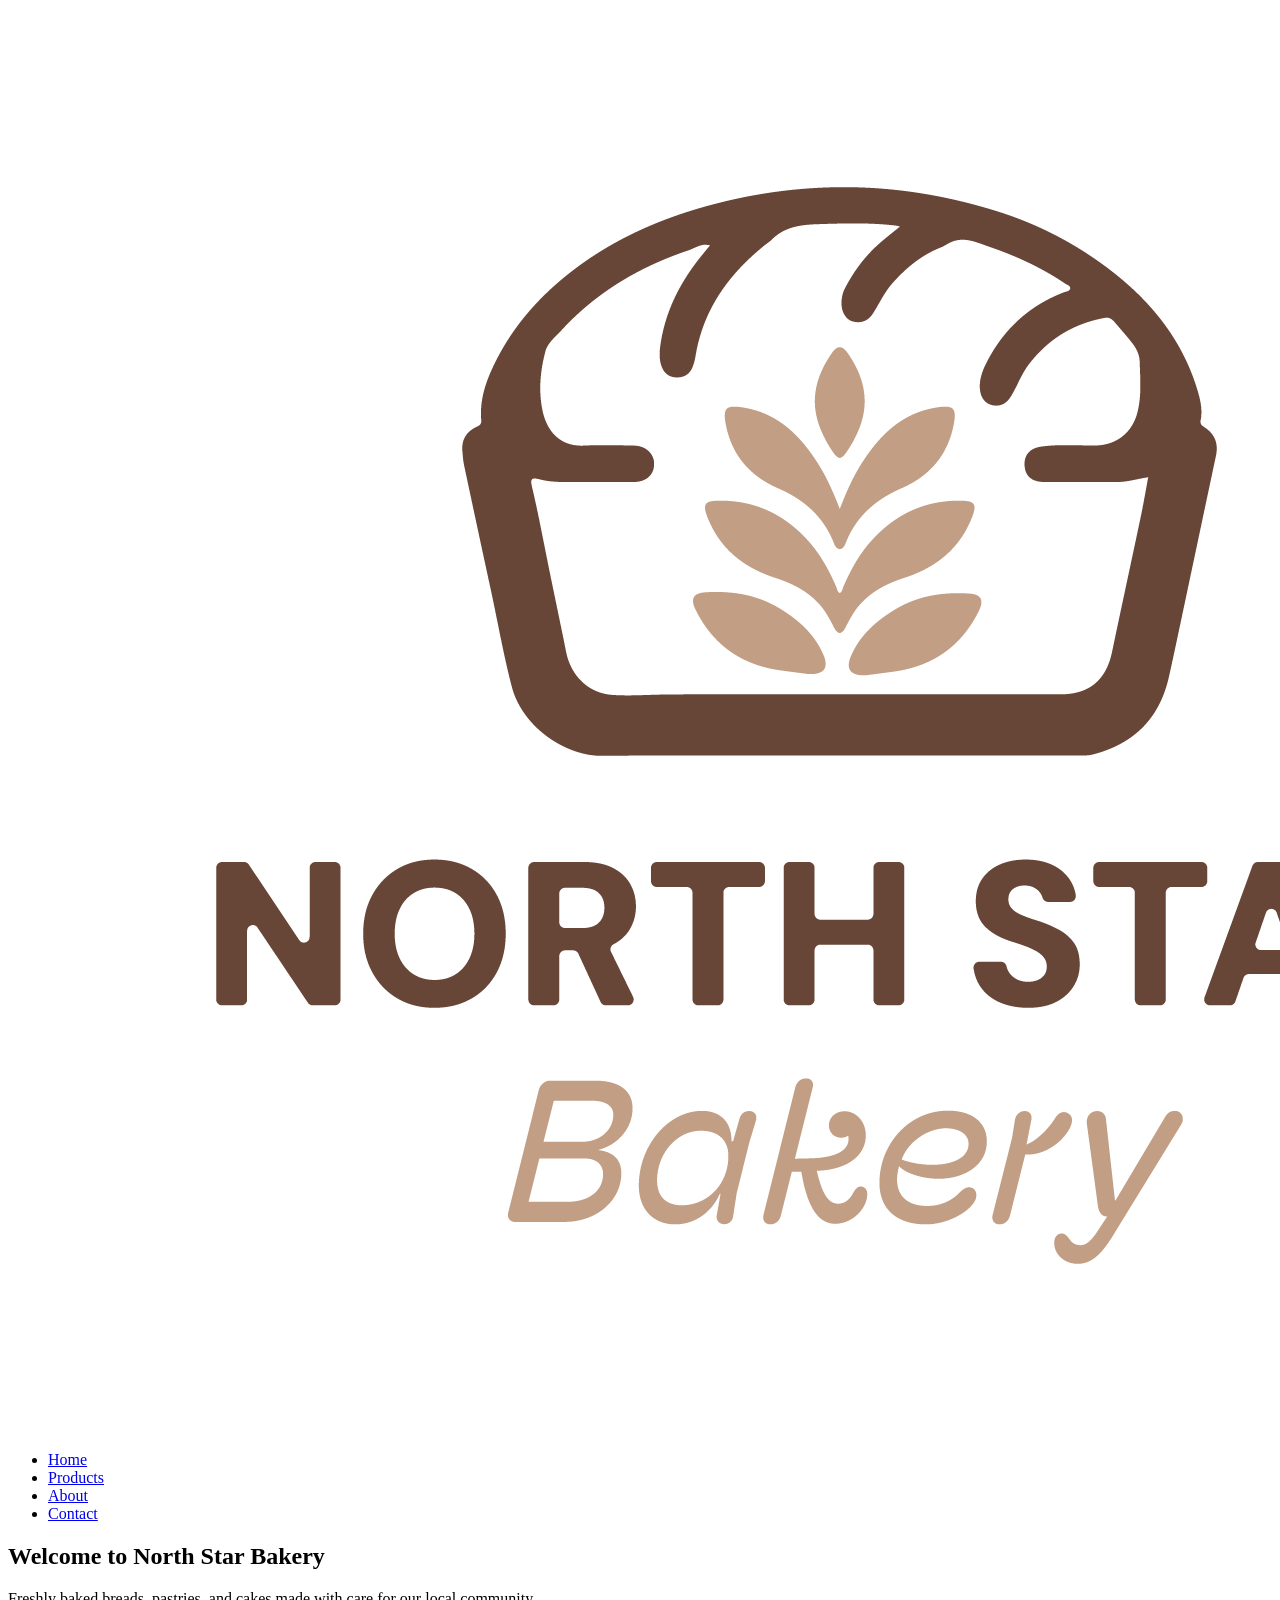
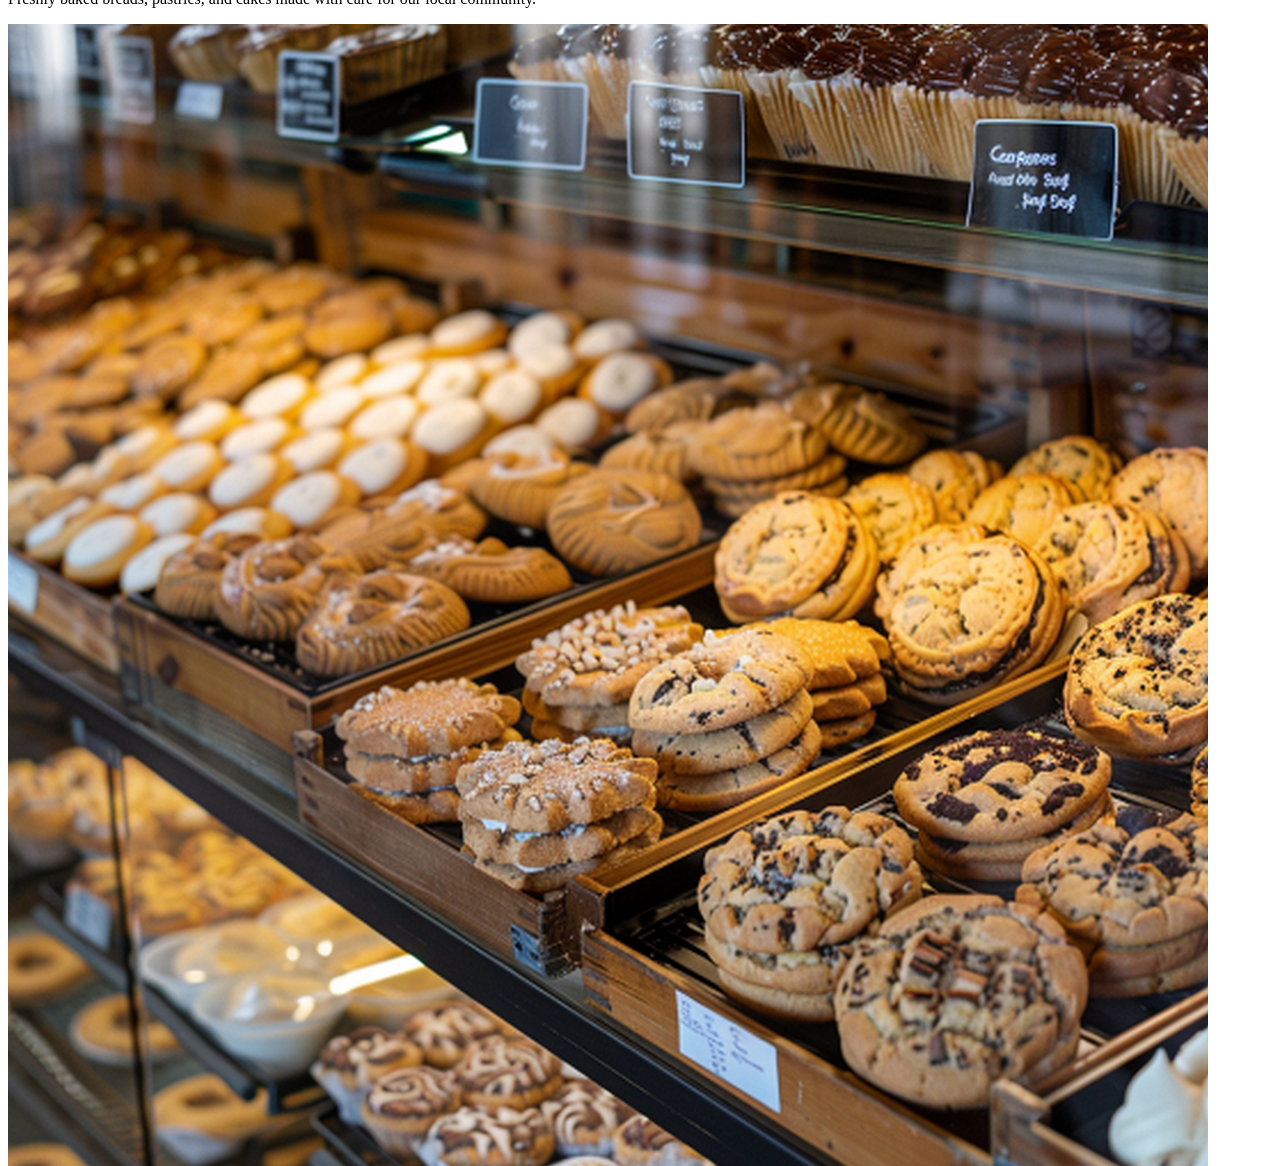
==== index.html @ 35026e47 "Complete Touchstone 2 HTML Structure" ====
<!DOCTYPE html>
<html lang="en">

<head>
  <meta charset="UTF-8">
  <meta name="viewport" content="width=device-width, initial-scale=1.0">
  <title>North Star Bakery | Home</title>
</head>

<body>

  <header class="site-header">
    <img
      src="media/bakery-logo_c.png"
      alt="North Star Bakery logo"
      class="site-logo"
    >

    <nav class="site-nav" aria-label="Primary navigation">
      <ul>
        <li><a href="index.html" aria-current="page">Home</a></li>
        <li><a href="products.html">Products</a></li>
        <li><a href="about.html">About</a></li>
        <li><a href="contact.html">Contact</a></li>
      </ul>
    </nav>
  </header>

  <main>

    <section class="hero">
      <h1>Welcome to North Star Bakery</h1>

      <p>
        Freshly baked breads, pastries, and cakes made with care for our local
        community.
      </p>

      <picture>
        <source
          media="(min-width: 768px)"
          srcset="media/bakery-feature-large_c.png"
        >

        <img
          src="media/bakery-feature-small_c.png"
          alt="Fresh baked goods displayed at North Star Bakery"
        >
      </picture>
    </section>

    <section class="content-section">
      <h2>What We're Known For</h2>

      <p>
        North Star Bakery specializes in handcrafted breads, seasonal pastries,
        and custom cakes prepared with thoughtfully selected ingredients.
      </p>
    </section>

    <section class="content-section">
      <h2>Featured Item of the Week</h2>

      <h3>North Star Signature Loaf</h3>

      <p>
        Our signature artisan loaf features a crisp golden crust and soft,
        flavorful interior. Available while supplies last.
      </p>
    </section>

    <section class="content-section">
      <h2>Visit Us</h2>

      <p><strong>Location:</strong> 125 North Star Avenue</p>

      <p>
        <strong>Hours:</strong>
        Monday–Saturday, 7:00 AM–6:00 PM
      </p>
    </section>

    <section class="content-section">
      <h2>A Welcome From Our Bakery</h2>

      <audio controls>
        <source src="media/bakery-welcome_c.mp3" type="audio/mpeg">

        Your browser does not support the audio element.
        Please contact North Star Bakery for more information.
      </audio>
    </section>

  </main>

  <footer class="site-footer">
    <p>&copy; 2026 North Star Bakery</p>
    <p>Freshly baked for our community.</p>
  </footer>

</body>

</html>
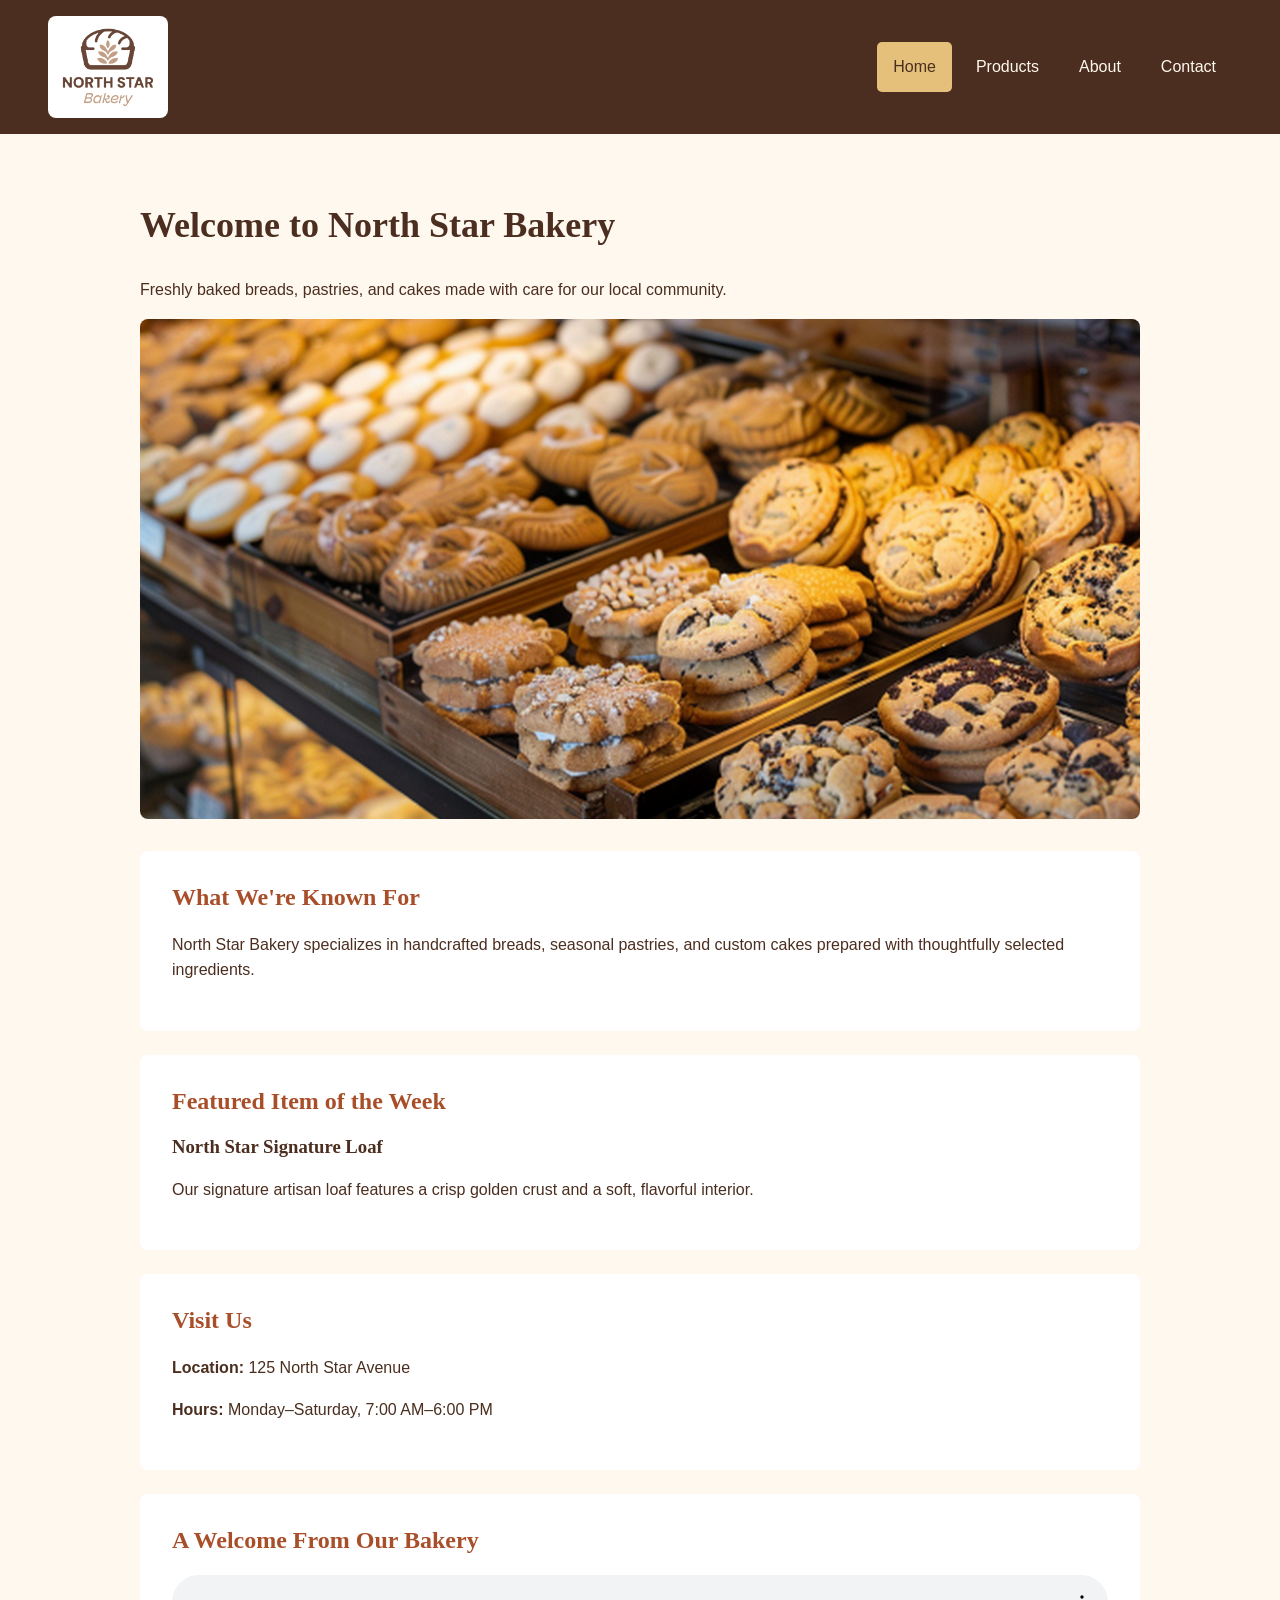
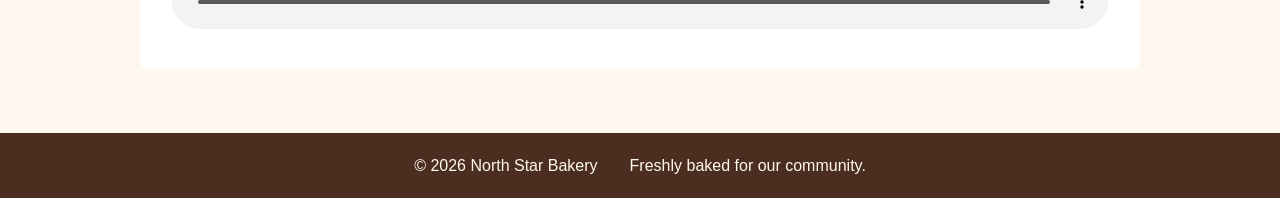
==== commit 00c0ef4e: "Complete Touchstone 3 responsive design" ====
--- a/index.html
+++ b/index.html
@@ -5,6 +5,7 @@
   <meta charset="UTF-8">
   <meta name="viewport" content="width=device-width, initial-scale=1.0">
   <title>North Star Bakery | Home</title>
+  <link rel="stylesheet" href="css/styles.css">
 </head>
 
 <body>
@@ -27,13 +28,11 @@
   </header>
 
   <main>
-
     <section class="hero">
       <h1>Welcome to North Star Bakery</h1>
 
       <p>
-        Freshly baked breads, pastries, and cakes made with care for our local
-        community.
+        Freshly baked breads, pastries, and cakes made with care for our local community.
       </p>
 
       <picture>
@@ -51,7 +50,6 @@
 
     <section class="content-section">
       <h2>What We're Known For</h2>
-
       <p>
         North Star Bakery specializes in handcrafted breads, seasonal pastries,
         and custom cakes prepared with thoughtfully selected ingredients.
@@ -60,24 +58,17 @@
 
     <section class="content-section">
       <h2>Featured Item of the Week</h2>
-
       <h3>North Star Signature Loaf</h3>
-
       <p>
-        Our signature artisan loaf features a crisp golden crust and soft,
-        flavorful interior. Available while supplies last.
+        Our signature artisan loaf features a crisp golden crust and a soft,
+        flavorful interior.
       </p>
     </section>
 
     <section class="content-section">
       <h2>Visit Us</h2>
-
       <p><strong>Location:</strong> 125 North Star Avenue</p>
-
-      <p>
-        <strong>Hours:</strong>
-        Monday–Saturday, 7:00 AM–6:00 PM
-      </p>
+      <p><strong>Hours:</strong> Monday–Saturday, 7:00 AM–6:00 PM</p>
     </section>
 
     <section class="content-section">
@@ -85,12 +76,9 @@
 
       <audio controls>
         <source src="media/bakery-welcome_c.mp3" type="audio/mpeg">
-
-        Your browser does not support the audio element.
-        Please contact North Star Bakery for more information.
+        Your browser does not support audio playback.
       </audio>
     </section>
-
   </main>
 
   <footer class="site-footer">
@@ -99,5 +87,4 @@
   </footer>
 
 </body>
-
 </html>
--- a/css/styles.css
+++ b/css/styles.css
@@ -0,0 +1,292 @@
+:root {
+  --cream: #fff8ef;
+  --brown: #4b2e1f;
+  --terracotta: #a84f2a;
+  --gold: #e5c07b;
+}
+
+* {
+  box-sizing: border-box;
+}
+
+html {
+  scroll-behavior: smooth;
+}
+
+body {
+  margin: 0;
+  background-color: var(--cream);
+  color: var(--brown);
+  font-family: Arial, Helvetica, sans-serif;
+  line-height: 1.6;
+}
+
+h1,
+h2,
+h3 {
+  font-family: Georgia, "Times New Roman", serif;
+  line-height: 1.2;
+}
+
+h1 {
+  font-size: 2.25rem;
+}
+
+h2 {
+  color: var(--terracotta);
+}
+
+a {
+  color: var(--terracotta);
+}
+
+img,
+video {
+  display: block;
+  max-width: 100%;
+  height: auto;
+}
+
+audio {
+  width: 100%;
+}
+
+/* HEADER */
+
+.site-header {
+  background-color: var(--brown);
+  padding: 1rem;
+
+  display: flex;
+  flex-direction: column;
+  align-items: center;
+  gap: 1rem;
+
+  position: relative;
+  z-index: 100;
+}
+
+.site-logo {
+  width: 120px;
+  border-radius: 8px;
+}
+
+/* NAVIGATION */
+
+.site-nav {
+  position: relative;
+  z-index: 200;
+}
+
+.site-nav ul {
+  list-style: none;
+  margin: 0;
+  padding: 0;
+
+  display: flex;
+  flex-wrap: wrap;
+  justify-content: center;
+  gap: 0.5rem;
+}
+
+.site-nav li {
+  margin: 0;
+}
+
+.site-nav a {
+  display: block;
+  position: relative;
+  z-index: 300;
+
+  padding: 0.75rem 1rem;
+
+  color: var(--cream);
+  text-decoration: none;
+
+  border-radius: 5px;
+
+  cursor: pointer;
+}
+
+.site-nav a:hover,
+.site-nav a:focus {
+  background-color: var(--terracotta);
+}
+
+.site-nav a[aria-current="page"] {
+  background-color: var(--gold);
+  color: var(--brown);
+}
+
+/* MAIN CONTENT */
+
+main {
+  width: min(92%, 1000px);
+  margin: 0 auto;
+  padding: 2rem 0;
+}
+
+.hero {
+  margin-bottom: 2rem;
+}
+
+.hero img {
+  width: 100%;
+  margin-top: 1rem;
+  border-radius: 8px;
+}
+
+.content-section {
+  background-color: white;
+
+  margin-bottom: 1.5rem;
+  padding: 1.5rem;
+
+  border-radius: 8px;
+}
+
+.content-section h2:first-child {
+  margin-top: 0;
+}
+
+.content-section img,
+.content-section video {
+  margin-top: 1rem;
+  border-radius: 8px;
+}
+
+figure {
+  margin: 0;
+}
+
+figcaption {
+  margin-top: 0.75rem;
+  font-style: italic;
+}
+
+.content-section li {
+  margin-bottom: 0.4rem;
+}
+
+/* FORM */
+
+.contact-form {
+  display: flex;
+  flex-direction: column;
+  gap: 1.25rem;
+}
+
+.form-group {
+  display: flex;
+  flex-direction: column;
+  gap: 0.35rem;
+}
+
+.contact-form label,
+.contact-form legend {
+  font-weight: bold;
+}
+
+.contact-form input[type="text"],
+.contact-form input[type="email"],
+.contact-form input[type="date"],
+.contact-form textarea {
+  width: 100%;
+
+  padding: 0.75rem;
+
+  border: 1px solid var(--gold);
+  border-radius: 5px;
+
+  font: inherit;
+}
+
+.contact-form input:focus,
+.contact-form textarea:focus {
+  outline: 3px solid var(--gold);
+  border-color: var(--terracotta);
+}
+
+fieldset {
+  display: flex;
+  flex-direction: column;
+  gap: 0.5rem;
+
+  padding: 1rem;
+
+  border: 1px solid var(--gold);
+  border-radius: 5px;
+}
+
+button {
+  background-color: var(--terracotta);
+  color: white;
+
+  border: none;
+  border-radius: 5px;
+
+  padding: 0.9rem 1.25rem;
+
+  font: inherit;
+  font-weight: bold;
+
+  cursor: pointer;
+}
+
+button:hover,
+button:focus {
+  background-color: var(--brown);
+}
+
+/* FOOTER */
+
+.site-footer {
+  background-color: var(--brown);
+  color: var(--cream);
+
+  padding: 1.25rem;
+
+  text-align: center;
+
+  display: flex;
+  flex-direction: column;
+  gap: 0.25rem;
+}
+
+.site-footer p {
+  margin: 0;
+}
+
+/* DESKTOP */
+
+@media (min-width: 768px) {
+
+  .site-header {
+    flex-direction: row;
+    justify-content: space-between;
+
+    padding: 1rem 3rem;
+  }
+
+  .site-nav ul {
+    flex-wrap: nowrap;
+  }
+
+  main {
+    padding: 2.5rem 0;
+  }
+
+  .content-section {
+    padding: 2rem;
+  }
+
+  .contact-form {
+    max-width: 700px;
+  }
+
+  .site-footer {
+    flex-direction: row;
+    justify-content: center;
+    gap: 2rem;
+  }
+}
